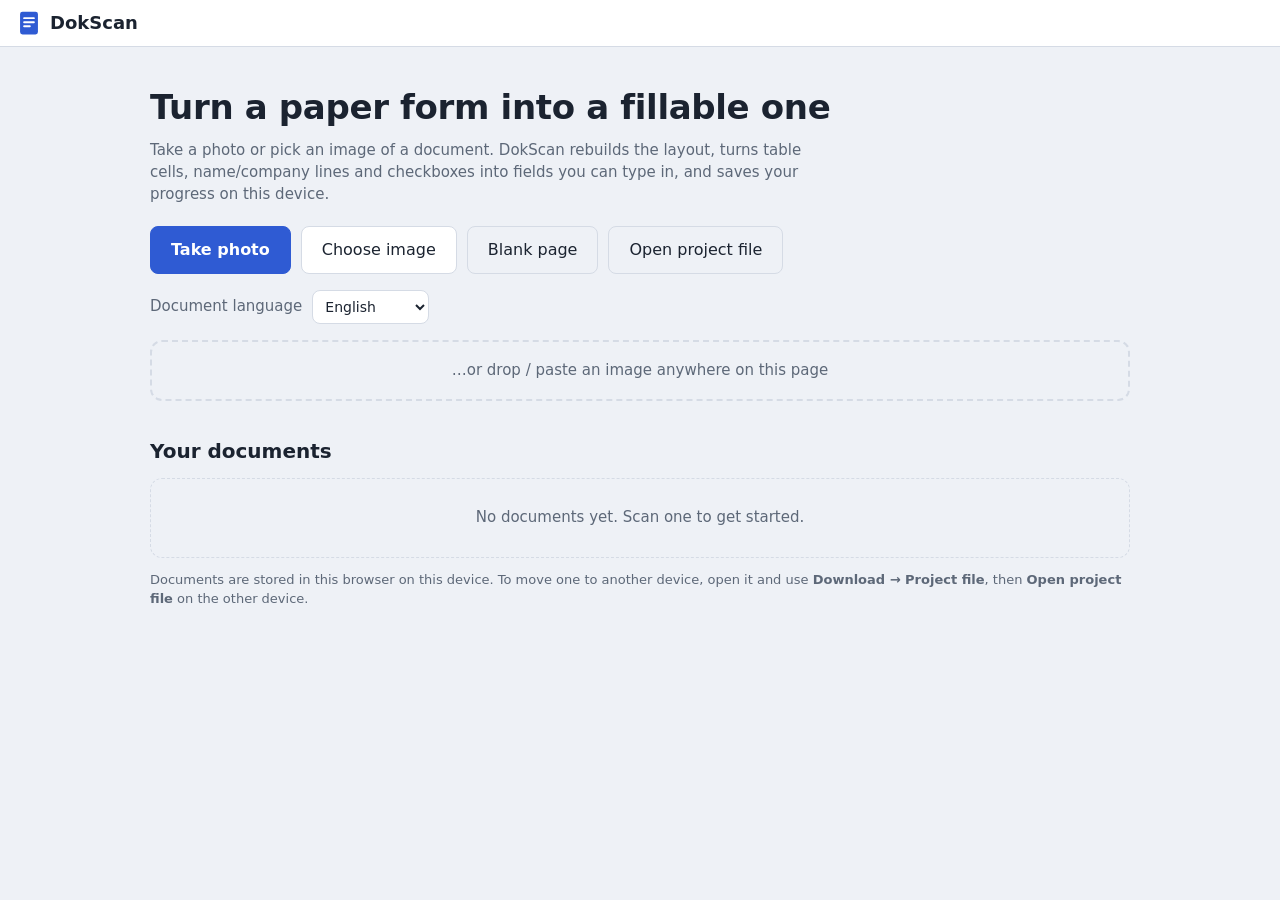
==== index.html @ c8a2fb53 "Add DokScan: scan paper forms into fillable, printable web documents Static site for GitHub Pages: p" ====
<!doctype html>
<html lang="en">
<head>
  <meta charset="utf-8">
  <meta name="viewport" content="width=device-width, initial-scale=1">
  <title>DokScan – scan and fill documents</title>
  <meta name="description" content="Scan a paper form with your camera, get an editable copy with fillable fields and tables, then download or print it.">
  <link rel="icon" href="data:image/svg+xml,%3Csvg xmlns='http://www.w3.org/2000/svg' viewBox='0 0 32 32'%3E%3Crect x='5' y='2' width='22' height='28' rx='3' fill='%232f5bd3'/%3E%3Cpath d='M10 10h12M10 15h12M10 20h7' stroke='white' stroke-width='2.4' stroke-linecap='round'/%3E%3C/svg%3E">
  <link rel="stylesheet" href="css/style.css">
  <script src="vendor/tesseract/tesseract.min.js" defer></script>
  <script src="vendor/jspdf/jspdf.umd.min.js" defer></script>
  <script type="module" src="js/app.js"></script>
</head>
<body>
  <header class="topbar">
    <a class="brand" href="#" id="homeLink" title="Back to your documents">
      <svg viewBox="0 0 32 32" width="26" height="26" aria-hidden="true"><rect x="5" y="2" width="22" height="28" rx="3" fill="currentColor"/><path d="M10 10h12M10 15h12M10 20h7" stroke="#fff" stroke-width="2.4" stroke-linecap="round"/></svg>
      <span>DokScan</span>
    </a>
    <span class="spacer"></span>
    <span id="saveStatus" class="save-status" aria-live="polite"></span>
  </header>

  <!-- ============ HOME ============ -->
  <main id="view-home" class="view">
    <section class="hero">
      <h1>Turn a paper form into a fillable one</h1>
      <p>Take a photo or pick an image of a document. DokScan rebuilds the layout, turns table cells, name/company lines and checkboxes into fields you can type in, and saves your progress on this device.</p>
      <div class="actions">
        <label class="btn primary big">
          <input type="file" accept="image/*" capture="environment" id="cameraInput" hidden>
          Take photo
        </label>
        <label class="btn big">
          <input type="file" accept="image/*" id="fileInput" hidden>
          Choose image
        </label>
        <button class="btn big ghost" id="blankBtn">Blank page</button>
        <label class="btn big ghost" title="Open a .dokscan.json file you downloaded earlier">
          <input type="file" accept=".json,application/json" id="projectInput" hidden>
          Open project file
        </label>
      </div>
      <div class="lang-row">
        <label for="langSelect">Document language</label>
        <select id="langSelect" class="lang-select"></select>
      </div>
      <div class="drop-hint" id="dropZone">…or drop / paste an image anywhere on this page</div>
    </section>

    <section class="library">
      <h2>Your documents</h2>
      <div id="docList" class="doc-list"></div>
      <p class="muted small">Documents are stored in this browser on this device. To move one to another device, open it and use <b>Download → Project file</b>, then <b>Open project file</b> on the other device.</p>
    </section>
  </main>

  <!-- ============ CROP ============ -->
  <main id="view-crop" class="view" hidden>
    <div class="toolbar">
      <button class="btn" id="cropBack">← Back</button>
      <span class="sep"></span>
      <button class="btn" id="rotL" title="Rotate left">⟲ Rotate</button>
      <button class="btn" id="rotR" title="Rotate right">⟳ Rotate</button>
      <button class="btn" id="cropAuto" title="Find the page edges automatically">Auto-detect page</button>
      <button class="btn" id="cropFull" title="Use the whole image">Whole image</button>
      <span class="spacer"></span>
      <select id="langSelect2" class="lang-select" title="Document language"></select>
      <button class="btn primary" id="cropGo">Scan document →</button>
    </div>
    <p class="hint">Drag the four blue corners onto the corners of the page. The page will be straightened automatically.</p>
    <div class="crop-stage" id="cropStage">
      <canvas id="cropCanvas"></canvas>
      <svg id="cropSvg"></svg>
    </div>
  </main>

  <!-- ============ EDITOR ============ -->
  <main id="view-editor" class="view editor" hidden>
    <div class="toolbar">
      <button class="btn" id="edBack" title="Back to your documents">←</button>
      <input id="docName" class="doc-name" aria-label="Document name" spellcheck="false">
      <div class="seg" role="tablist" aria-label="Mode">
        <button role="tab" data-mode="fill" class="on" title="Type into fields and tables">Fill in</button>
        <button role="tab" data-mode="layout" title="Move, resize, add or remove elements">Edit layout</button>
      </div>
      <span class="sep"></span>
      <button class="btn icon" id="undoBtn" title="Undo layout change (Ctrl+Z)">↶</button>
      <button class="btn icon" id="redoBtn" title="Redo (Ctrl+Y)">↷</button>
      <span class="sep"></span>
      <button class="btn icon" id="zoomOut" title="Zoom out">−</button>
      <button class="btn" id="zoomFit" title="Fit width">Fit</button>
      <button class="btn icon" id="zoomIn" title="Zoom in">+</button>
      <span class="sep"></span>
      <label class="toggle" title="Show the scanned photo behind the rebuilt page">
        <input type="checkbox" id="origToggle"> Original
      </label>
      <input type="range" id="origOpacity" min="10" max="100" value="45" aria-label="Original image opacity" hidden>
      <span class="spacer"></span>
      <button class="btn" id="clearBtn" title="Empty every field">Clear fields</button>
      <details class="menu" id="dlMenu">
        <summary class="btn">Download ▾</summary>
        <div class="menu-pop">
          <button data-dl="pdf">PDF document</button>
          <button data-dl="png">PNG image</button>
          <button data-dl="json">Project file (keep editing later)</button>
        </div>
      </details>
      <button class="btn primary" id="printBtn" title="Print – choose any printer on your network in the print dialog">Print</button>
    </div>

    <div class="toolbar layout-bar" id="layoutBar" hidden>
      <span class="label">Add:</span>
      <button class="btn" data-add="text">Text</button>
      <button class="btn" data-add="field">Line field</button>
      <button class="btn" data-add="cell">Box field</button>
      <button class="btn" data-add="check">Checkbox</button>
      <button class="btn" data-add="hline">— Line</button>
      <button class="btn" data-add="vline">| Line</button>
      <span class="sep"></span>
      <span class="label" id="selLabel">Click an element to select it</span>
      <button class="btn icon" id="fontDown" title="Smaller text" disabled>A−</button>
      <button class="btn icon" id="fontUp" title="Larger text" disabled>A+</button>
      <button class="btn icon" id="boldBtn" title="Bold" disabled><b>B</b></button>
      <button class="btn" id="dupBtn" title="Duplicate (Ctrl+D)" disabled>Duplicate</button>
      <button class="btn danger" id="delBtn" title="Delete (Del)" disabled>Delete</button>
      <span class="spacer"></span>
      <button class="btn" id="rescanBtn" title="Run text recognition again on the original image">Re-scan…</button>
    </div>

    <div class="page-wrap" id="pageWrap">
      <div class="page" id="page"></div>
    </div>
  </main>

  <div class="busy" id="busy" hidden>
    <div class="busy-card">
      <div class="spinner"></div>
      <div id="busyText">Working…</div>
      <div class="bar"><div id="busyBar"></div></div>
      <div class="muted small" id="busySub"></div>
    </div>
  </div>
  <div class="toast" id="toast" role="status"></div>
  <div id="printArea"></div>
</body>
</html>
---- css/style.css ----
:root {
  --bg: #eef1f6;
  --surface: #ffffff;
  --text: #1b2330;
  --muted: #5d6878;
  --border: #d5dbe5;
  --accent: #2f5bd3;
  --accent-ink: #ffffff;
  --accent-soft: rgba(47, 91, 211, 0.09);
  --danger: #c23b3b;
  --field: rgba(47, 91, 211, 0.08);
  --field-focus: rgba(47, 91, 211, 0.16);
  --shadow: 0 1px 2px rgba(20, 30, 50, .08), 0 8px 24px rgba(20, 30, 50, .08);
  --doc-font: Arial, Helvetica, "Liberation Sans", sans-serif;
  color-scheme: light;
}
@media (prefers-color-scheme: dark) {
  :root {
    --bg: #14181f;
    --surface: #1d232d;
    --text: #e6eaf0;
    --muted: #9aa5b5;
    --border: #323b48;
    --accent: #6d8ff0;
    --accent-ink: #0e1420;
    --accent-soft: rgba(109, 143, 240, 0.14);
    --shadow: 0 1px 2px rgba(0, 0, 0, .3), 0 8px 24px rgba(0, 0, 0, .3);
    color-scheme: dark;
  }
}

* { box-sizing: border-box; }
html, body { margin: 0; height: 100%; }
body {
  font: 15px/1.45 system-ui, -apple-system, "Segoe UI", Roboto, sans-serif;
  background: var(--bg);
  color: var(--text);
  display: flex;
  flex-direction: column;
}
[hidden] { display: none !important; }
.muted { color: var(--muted); }
.small { font-size: 13px; }

.topbar {
  display: flex; align-items: center; gap: 12px;
  padding: 10px 16px;
  background: var(--surface);
  border-bottom: 1px solid var(--border);
}
.brand { display: flex; align-items: center; gap: 8px; color: var(--accent); text-decoration: none; font-weight: 700; font-size: 18px; }
.brand span { color: var(--text); }
.spacer { flex: 1; }
.save-status { color: var(--muted); font-size: 13px; }

.view { flex: 1; min-height: 0; }

/* ---------- buttons ---------- */
.btn {
  display: inline-flex; align-items: center; justify-content: center; gap: 6px;
  min-height: 34px; padding: 6px 12px;
  border: 1px solid var(--border); border-radius: 8px;
  background: var(--surface); color: var(--text);
  font: inherit; font-size: 14px; cursor: pointer; white-space: nowrap;
  user-select: none;
}
.btn:hover:not(:disabled) { border-color: var(--accent); }
.btn:disabled { opacity: .45; cursor: default; }
.btn.primary { background: var(--accent); border-color: var(--accent); color: var(--accent-ink); font-weight: 600; }
.btn.ghost { background: transparent; }
.btn.danger { color: var(--danger); }
.btn.big { min-height: 48px; padding: 10px 20px; font-size: 16px; }
.btn.icon { min-width: 34px; padding: 6px 8px; }
.btn:focus-visible, select:focus-visible, input:focus-visible { outline: 2px solid var(--accent); outline-offset: 2px; }
select, .doc-name {
  font: inherit; font-size: 14px; color: var(--text); background: var(--surface);
  border: 1px solid var(--border); border-radius: 8px; min-height: 34px; padding: 4px 8px;
}

/* ---------- home ---------- */
#view-home { overflow: auto; padding: 24px 16px 48px; }
.hero, .library { max-width: 980px; margin: 0 auto; }
.hero h1 { font-size: clamp(24px, 4vw, 34px); margin: 12px 0 8px; letter-spacing: -0.01em; }
.hero p { color: var(--muted); max-width: 680px; margin: 0 0 20px; }
.actions { display: flex; flex-wrap: wrap; gap: 10px; }
.lang-row { display: flex; align-items: center; gap: 10px; margin-top: 16px; color: var(--muted); }
.drop-hint {
  margin-top: 16px; padding: 18px; border: 2px dashed var(--border); border-radius: 12px;
  text-align: center; color: var(--muted);
}
body.dragging .drop-hint { border-color: var(--accent); background: var(--accent-soft); color: var(--text); }
.library h2 { margin: 36px 0 12px; font-size: 20px; }
.doc-list { display: grid; grid-template-columns: repeat(auto-fill, minmax(180px, 1fr)); gap: 14px; }
.doc-card {
  background: var(--surface); border: 1px solid var(--border); border-radius: 12px; overflow: hidden;
  display: flex; flex-direction: column; box-shadow: var(--shadow);
}
.doc-card .thumb { aspect-ratio: 3 / 4; background: #fff; display: block; width: 100%; border: 0; padding: 0; cursor: pointer; border-bottom: 1px solid var(--border); }
.doc-card .thumb img { width: 100%; height: 100%; object-fit: contain; display: block; }
.doc-card .info { padding: 10px 12px 4px; }
.doc-card .name { font-weight: 600; overflow: hidden; text-overflow: ellipsis; white-space: nowrap; }
.doc-card .date { font-size: 12px; color: var(--muted); }
.doc-card .row { display: flex; gap: 6px; padding: 8px 12px 12px; }
.doc-card .row .btn { flex: 1; min-height: 30px; padding: 4px 6px; font-size: 13px; }
.empty { padding: 28px; text-align: center; color: var(--muted); border: 1px dashed var(--border); border-radius: 12px; grid-column: 1 / -1; }

/* ---------- toolbars ---------- */
.toolbar {
  display: flex; flex-wrap: wrap; align-items: center; gap: 6px;
  padding: 8px 12px; background: var(--surface); border-bottom: 1px solid var(--border);
}
.toolbar .sep { width: 1px; align-self: stretch; background: var(--border); margin: 2px 4px; }
.toolbar .label { color: var(--muted); font-size: 13px; }
.layout-bar { background: var(--accent-soft); }
.doc-name { width: 220px; max-width: 40vw; font-weight: 600; }
.seg { display: inline-flex; border: 1px solid var(--border); border-radius: 8px; overflow: hidden; }
.seg button { border: 0; background: var(--surface); color: var(--text); font: inherit; font-size: 14px; padding: 6px 12px; cursor: pointer; min-height: 32px; }
.seg button.on { background: var(--accent); color: var(--accent-ink); font-weight: 600; }
.toggle { display: inline-flex; align-items: center; gap: 6px; font-size: 14px; cursor: pointer; }
#origOpacity { width: 90px; }
.hint { margin: 10px 16px; color: var(--muted); font-size: 14px; }

.menu { position: relative; }
.menu summary { list-style: none; }
.menu summary::-webkit-details-marker { display: none; }
.menu-pop {
  position: absolute; right: 0; top: calc(100% + 4px); z-index: 30;
  background: var(--surface); border: 1px solid var(--border); border-radius: 10px; box-shadow: var(--shadow);
  display: flex; flex-direction: column; min-width: 240px; padding: 6px;
}
.menu-pop button { text-align: left; border: 0; background: none; color: var(--text); font: inherit; padding: 9px 10px; border-radius: 6px; cursor: pointer; }
.menu-pop button:hover { background: var(--accent-soft); }

/* ---------- crop ---------- */
#view-crop { display: flex; flex-direction: column; }
.crop-stage { position: relative; flex: 1; min-height: 300px; margin: 0 16px 16px; display: flex; align-items: center; justify-content: center; overflow: hidden; touch-action: none; }
#cropCanvas { max-width: 100%; max-height: 100%; box-shadow: var(--shadow); }
#cropSvg { position: absolute; overflow: visible; }
#cropSvg polygon { fill: rgba(47, 91, 211, .12); stroke: #2f5bd3; stroke-width: 2; }
#cropSvg circle { fill: #fff; stroke: #2f5bd3; stroke-width: 3; cursor: grab; }
#cropSvg circle.drag { cursor: grabbing; fill: #2f5bd3; }

/* ---------- editor ---------- */
.editor { display: flex; flex-direction: column; }
.page-wrap { flex: 1; overflow: auto; padding: 24px 12px 60px; }
.page {
  --s: 0.5;
  position: relative; margin: 0 auto; background: #fff; color: #111;
  box-shadow: var(--shadow); font-family: var(--doc-font);
  overflow: hidden; color-scheme: light;
}
.page .orig { position: absolute; inset: 0; width: 100%; height: 100%; opacity: .45; pointer-events: none; user-select: none; }
.el { position: absolute; margin: 0; }
.el-line { background: #111; }
.el-text {
  white-space: pre; color: #111; pointer-events: none; user-select: text;
  overflow: visible;
}
.el-text > span { display: inline-block; transform-origin: 0 50%; }
.el-text.bold { font-weight: 700; }
.el-field, .el-cell {
  border: 0; border-radius: 2px; background: var(--field); color: #0b2a8a;
  font-family: var(--doc-font); padding: 0 0.15em; outline: none; z-index: 1;
}
.el-field.underline { border-bottom: 1px dashed rgba(47, 91, 211, .5); }
.el-cell { resize: none; overflow: hidden; line-height: 1.2; padding: 0.15em; }
.el-field:hover, .el-cell:hover { background: var(--field-focus); }
.el-field:focus, .el-cell:focus { background: var(--field-focus); box-shadow: 0 0 0 1.5px rgba(47, 91, 211, .7); }
.el-check {
  z-index: 1; cursor: pointer; background: var(--field); display: flex; align-items: center; justify-content: center;
  color: #0b2a8a; font-weight: 700; line-height: 1; user-select: none;
}
.el-check:focus-visible { outline: 2px solid #2f5bd3; }
.show-orig .el-field, .show-orig .el-cell, .show-orig .el-check { background: rgba(255, 255, 255, .35); }

/* layout editing */
.layout .el { pointer-events: auto; cursor: move; }
.layout .el-field, .layout .el-cell { caret-color: transparent; }
.layout .el-line { min-width: 3px; min-height: 3px; }
.layout .el:hover { outline: 1px dashed #2f5bd3; }
.layout .el-text[contenteditable="true"] { cursor: text; outline: 2px solid #2f5bd3; background: rgba(255,255,255,.9); }
.sel-box { position: absolute; outline: 2px solid #2f5bd3; pointer-events: none; z-index: 5; }
.sel-box .handle {
  position: absolute; right: -8px; bottom: -8px; width: 16px; height: 16px; border-radius: 50%;
  background: #fff; border: 2px solid #2f5bd3; pointer-events: auto; cursor: nwse-resize; touch-action: none;
}

/* ---------- overlays ---------- */
.busy { position: fixed; inset: 0; background: rgba(10, 15, 25, .45); display: flex; align-items: center; justify-content: center; z-index: 100; }
.busy-card { background: var(--surface); padding: 24px 28px; border-radius: 14px; width: min(360px, 90vw); text-align: center; box-shadow: var(--shadow); }
.spinner { width: 36px; height: 36px; margin: 0 auto 12px; border: 4px solid var(--border); border-top-color: var(--accent); border-radius: 50%; animation: spin 1s linear infinite; }
@keyframes spin { to { transform: rotate(360deg); } }
.bar { height: 6px; border-radius: 3px; background: var(--border); margin: 14px 0 8px; overflow: hidden; }
.bar > div { height: 100%; width: 0; background: var(--accent); transition: width .2s; }
.toast {
  position: fixed; left: 50%; bottom: 24px; transform: translateX(-50%) translateY(20px);
  background: #1b2330; color: #fff; padding: 10px 16px; border-radius: 10px; font-size: 14px;
  opacity: 0; pointer-events: none; transition: .25s; z-index: 200; max-width: 90vw;
}
.toast.show { opacity: 1; transform: translateX(-50%); }
#printArea { display: none; }

@media (max-width: 640px) {
  .doc-name { width: 140px; }
  .toolbar { gap: 4px; padding: 6px 8px; }
  .btn { padding: 6px 9px; }
  .page-wrap { padding: 12px 4px 40px; }
}

@media print {
  body > *:not(#printArea) { display: none !important; }
  body { background: #fff; display: block; }
  #printArea { display: block; }
  #printArea img { display: block; width: 100%; height: auto; max-height: 100vh; object-fit: contain; }
}
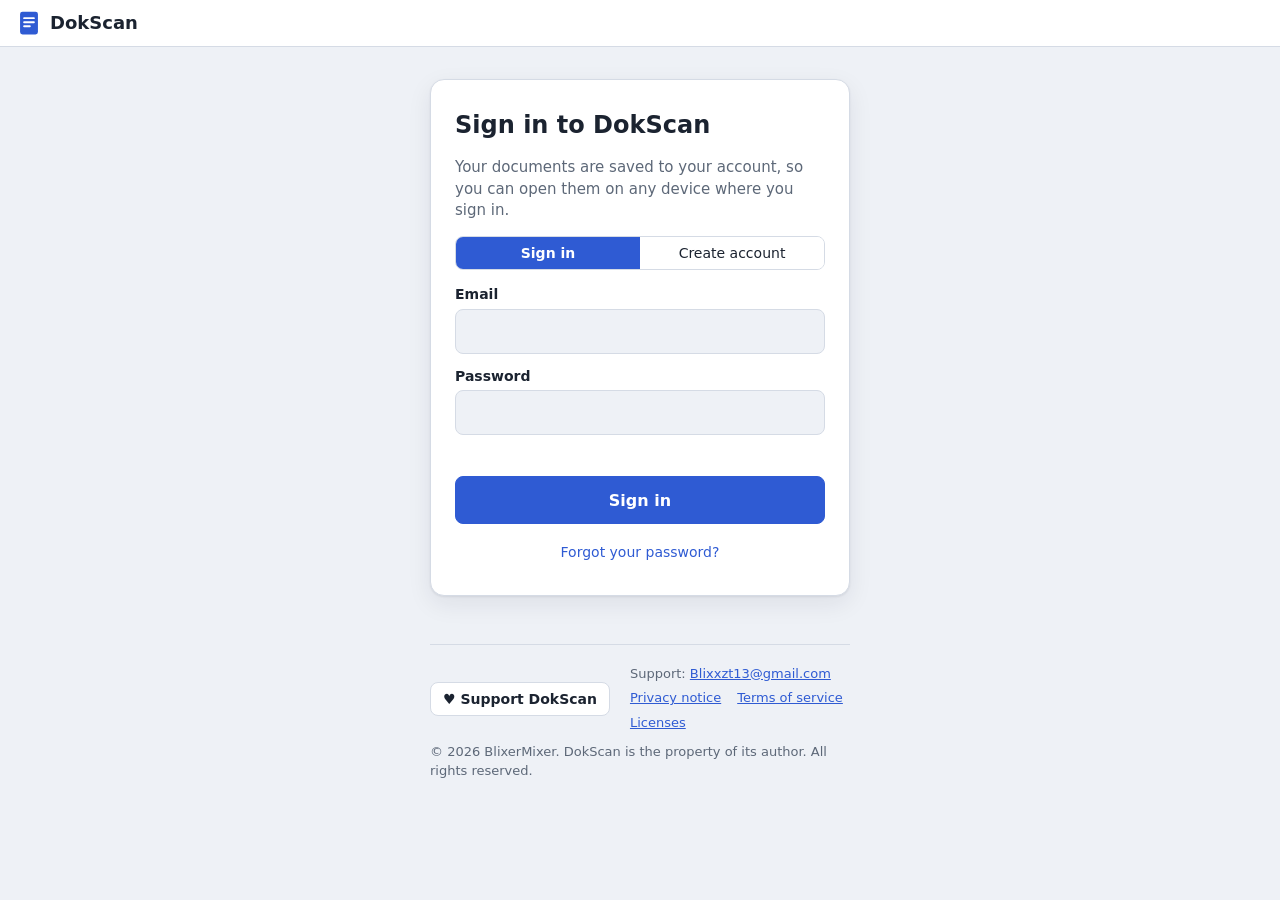
==== commit 189c6dec: "Add footer with donations, support email, privacy notice, terms and licenses GitHub Sponsors donate " ====
--- a/index.html
+++ b/index.html
@@ -3,12 +3,13 @@
 <head>
   <meta charset="utf-8">
   <meta name="viewport" content="width=device-width, initial-scale=1">
-  <title>DokScan – scan and fill documents</title>
+  <title>DokScan</title>
   <meta name="description" content="Scan a paper form with your camera, get an editable copy with fillable fields and tables, then download or print it.">
   <link rel="icon" href="data:image/svg+xml,%3Csvg xmlns='http://www.w3.org/2000/svg' viewBox='0 0 32 32'%3E%3Crect x='5' y='2' width='22' height='28' rx='3' fill='%232f5bd3'/%3E%3Cpath d='M10 10h12M10 15h12M10 20h7' stroke='white' stroke-width='2.4' stroke-linecap='round'/%3E%3C/svg%3E">
   <link rel="stylesheet" href="css/style.css">
   <script src="vendor/tesseract/tesseract.min.js" defer></script>
   <script src="vendor/jspdf/jspdf.umd.min.js" defer></script>
+  <script src="vendor/supabase/supabase.js" defer></script>
   <script type="module" src="js/app.js"></script>
 </head>
 <body>
@@ -19,7 +20,36 @@
     </a>
     <span class="spacer"></span>
     <span id="saveStatus" class="save-status" aria-live="polite"></span>
+    <div class="account" id="account" hidden>
+      <span class="acct-email" id="acctEmail"></span>
+      <button class="btn" id="logoutBtn">Log out</button>
+    </div>
   </header>
+
+  <!-- ============ SIGN IN ============ -->
+  <main id="view-auth" class="view" hidden>
+    <section class="auth-card">
+      <h1 id="authTitle">Sign in to DokScan</h1>
+      <p class="muted" id="authLead">Your documents are saved to your account, so you can open them on any device where you sign in.</p>
+      <div class="seg auth-tabs" id="authTabs" role="tablist" aria-label="Sign in or create account">
+        <button role="tab" data-auth="signin" class="on">Sign in</button>
+        <button role="tab" data-auth="signup">Create account</button>
+      </div>
+      <form id="authForm" novalidate>
+        <label class="field" id="emailRow">
+          <span>Email</span>
+          <input type="email" id="authEmail" autocomplete="email" required>
+        </label>
+        <label class="field" id="pwRow">
+          <span id="pwLabel">Password</span>
+          <input type="password" id="authPassword" autocomplete="current-password" minlength="6" required>
+        </label>
+        <p class="auth-msg" id="authMsg" role="status"></p>
+        <button class="btn primary big" type="submit" id="authSubmit">Sign in</button>
+      </form>
+      <button class="linkish" id="forgotBtn" type="button">Forgot your password?</button>
+    </section>
+  </main>
 
   <!-- ============ HOME ============ -->
   <main id="view-home" class="view">
@@ -53,6 +83,18 @@
       <div id="docList" class="doc-list"></div>
       <p class="muted small">Documents are stored in this browser on this device. To move one to another device, open it and use <b>Download → Project file</b>, then <b>Open project file</b> on the other device.</p>
     </section>
+
+    <footer class="site-footer" id="siteFooter">
+      <a class="btn support-btn" href="https://github.com/sponsors/BlixerMixer" target="_blank" rel="noopener">♥ Support DokScan</a>
+      <nav class="footer-links" aria-label="Site information">
+        <span>Support: <a href="mailto:Blixxzt13@gmail.com">Blixxzt13@gmail.com</a></span>
+        <a href="privacy.html">Privacy notice</a>
+        <a href="terms.html">Terms of service</a>
+        <a href="licenses.html">Licenses</a>
+      </nav>
+      <p class="copyright">© 2026 BlixerMixer. DokScan is the property of its author. All rights reserved.</p>
+    </footer>
+
   </main>
 
   <!-- ============ CROP ============ -->
--- a/css/style.css
+++ b/css/style.css
@@ -8,6 +8,7 @@
   --accent-ink: #ffffff;
   --accent-soft: rgba(47, 91, 211, 0.09);
   --danger: #c23b3b;
+  --ok: #1f7a4a;
   --field: rgba(47, 91, 211, 0.08);
   --field-focus: rgba(47, 91, 211, 0.16);
   --shadow: 0 1px 2px rgba(20, 30, 50, .08), 0 8px 24px rgba(20, 30, 50, .08);
@@ -15,7 +16,7 @@
   color-scheme: light;
 }
 @media (prefers-color-scheme: dark) {
-  :root {
+  :root:not([data-theme="light"]) {
     --bg: #14181f;
     --surface: #1d232d;
     --text: #e6eaf0;
@@ -24,9 +25,25 @@
     --accent: #6d8ff0;
     --accent-ink: #0e1420;
     --accent-soft: rgba(109, 143, 240, 0.14);
+    --ok: #5cc28c;
+    --danger: #ef7b7b;
     --shadow: 0 1px 2px rgba(0, 0, 0, .3), 0 8px 24px rgba(0, 0, 0, .3);
     color-scheme: dark;
   }
+}
+:root[data-theme="dark"] {
+  --bg: #14181f;
+    --surface: #1d232d;
+    --text: #e6eaf0;
+    --muted: #9aa5b5;
+    --border: #323b48;
+    --accent: #6d8ff0;
+    --accent-ink: #0e1420;
+    --accent-soft: rgba(109, 143, 240, 0.14);
+    --ok: #5cc28c;
+    --danger: #ef7b7b;
+    --shadow: 0 1px 2px rgba(0, 0, 0, .3), 0 8px 24px rgba(0, 0, 0, .3);
+    color-scheme: dark;
 }
 
 * { box-sizing: border-box; }
@@ -213,3 +230,60 @@
   #printArea { display: block; }
   #printArea img { display: block; width: 100%; height: auto; max-height: 100vh; object-fit: contain; }
 }
+
+.ask-msg { margin: 0 0 18px; text-align: left; }
+.ask-row { display: flex; gap: 8px; justify-content: flex-end; }
+.btn.danger-solid { background: var(--danger); border-color: var(--danger); color: #fff; font-weight: 600; }
+
+/* ---------- accounts ---------- */
+.account { display: flex; align-items: center; gap: 8px; min-width: 0; }
+.acct-email { color: var(--muted); font-size: 13px; overflow: hidden; text-overflow: ellipsis; white-space: nowrap; max-width: 34vw; }
+#view-auth { overflow: auto; padding: 32px 16px; }
+.auth-card {
+  max-width: 420px; margin: 0 auto; background: var(--surface); border: 1px solid var(--border);
+  border-radius: 14px; padding: 28px 24px; box-shadow: var(--shadow); display: flex; flex-direction: column; gap: 14px;
+}
+.auth-card h1 { margin: 0; font-size: 24px; }
+.auth-card p { margin: 0; }
+.auth-tabs { align-self: stretch; }
+.auth-tabs button { flex: 1; }
+#authForm { display: flex; flex-direction: column; gap: 12px; }
+.field { display: flex; flex-direction: column; gap: 4px; font-size: 14px; font-weight: 600; }
+.field input {
+  font: inherit; font-weight: 400; font-size: 16px; color: var(--text); background: var(--bg);
+  border: 1px solid var(--border); border-radius: 8px; padding: 10px 12px; min-height: 44px;
+}
+.field input:focus { outline: 2px solid var(--accent); outline-offset: 1px; }
+.auth-msg { min-height: 1.2em; font-size: 14px; }
+.auth-msg.err { color: var(--danger); }
+.auth-msg.ok { color: var(--ok); }
+.linkish { background: none; border: 0; color: var(--accent); font: inherit; font-size: 14px; cursor: pointer; padding: 4px 0; align-self: center; }
+.linkish:hover { text-decoration: underline; }
+.save-status.warn { color: var(--danger); }
+@media (max-width: 640px) {
+  .acct-email { display: none; }
+}
+
+/* ---------- footer & info pages ---------- */
+.site-footer {
+  max-width: 980px; margin: 48px auto 0; padding-top: 20px; border-top: 1px solid var(--border);
+  display: flex; flex-wrap: wrap; align-items: center; gap: 10px 20px; color: var(--muted); font-size: 13px;
+}
+.site-footer a { color: var(--accent); }
+.footer-links { display: flex; flex-wrap: wrap; gap: 6px 16px; flex: 1; min-width: 0; }
+.copyright { margin: 0; flex-basis: 100%; }
+.support-btn { text-decoration: none; color: var(--text) !important; font-weight: 600; }
+.support-btn:hover { border-color: #db61a2; }
+#view-auth .site-footer { max-width: 420px; }
+
+.info-page { flex: 1; overflow: auto; padding: 24px 16px 48px; }
+.info-page article { max-width: 720px; margin: 0 auto; }
+.info-page h1 { font-size: 28px; margin: 8px 0 4px; }
+.info-page h2 { font-size: 18px; margin: 28px 0 8px; }
+.info-page p, .info-page li { color: var(--text); max-width: 68ch; }
+.info-page .updated { color: var(--muted); margin-top: 0; }
+.info-page a { color: var(--accent); }
+.info-page table { border-collapse: collapse; width: 100%; font-size: 14px; }
+.info-page th, .info-page td { text-align: left; padding: 8px 10px; border-bottom: 1px solid var(--border); vertical-align: top; }
+.info-page pre { white-space: pre-wrap; background: var(--surface); border: 1px solid var(--border); border-radius: 8px; padding: 12px; font-size: 12px; max-height: 320px; overflow: auto; }
+.table-wrap { overflow-x: auto; }
